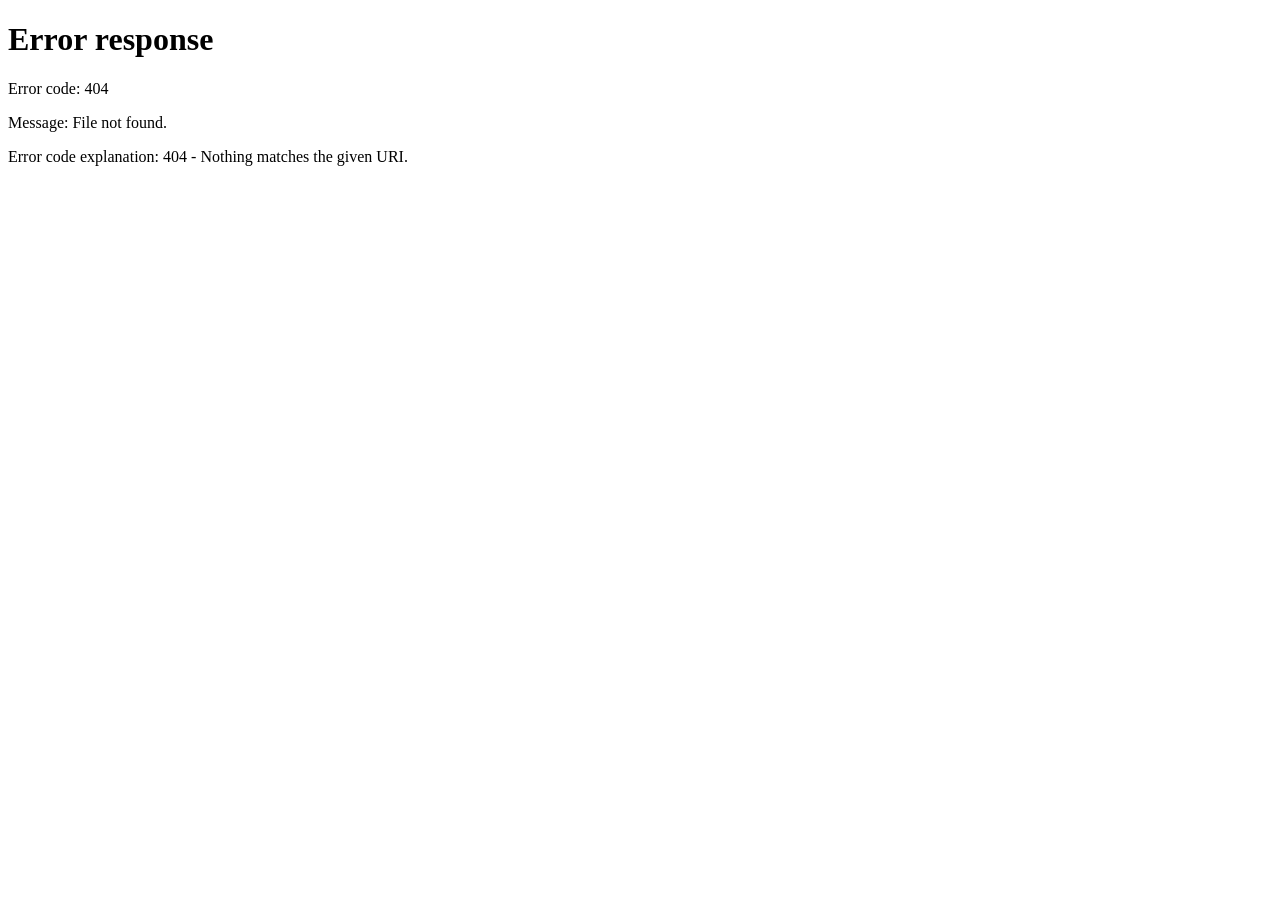
==== docs/index.html @ 45b7da17 "Move rendered output from output/ to docs/ for GitHub Pages GitHub Pages only serves from root or /d" ====
<html xmlns="http://www.w3.org/1999/xhtml">    
  <head>      
    <title>Redirect to analysis/03_words.html</title>      
    <meta http-equiv="refresh" content="0;URL='analysis/03_words.html'" />    
  </head>    
  <body> 
  </body>  
</html>
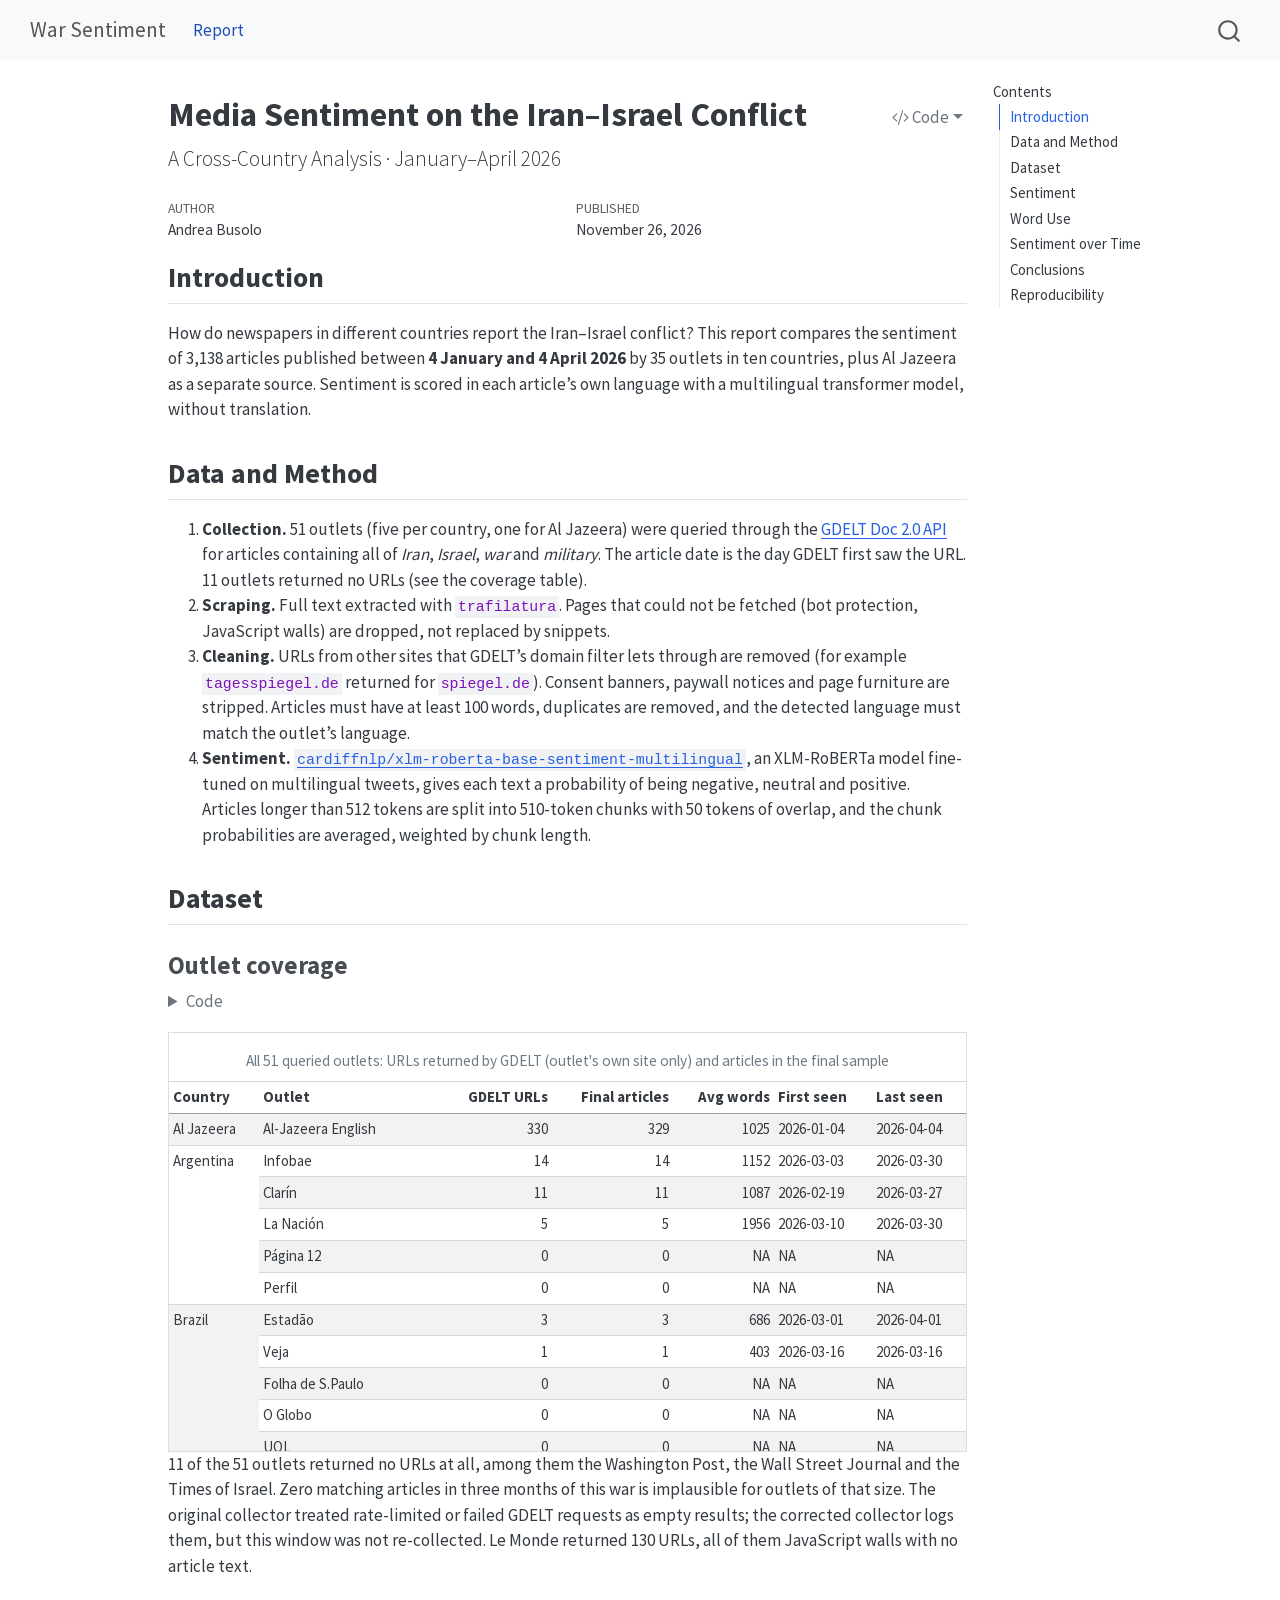
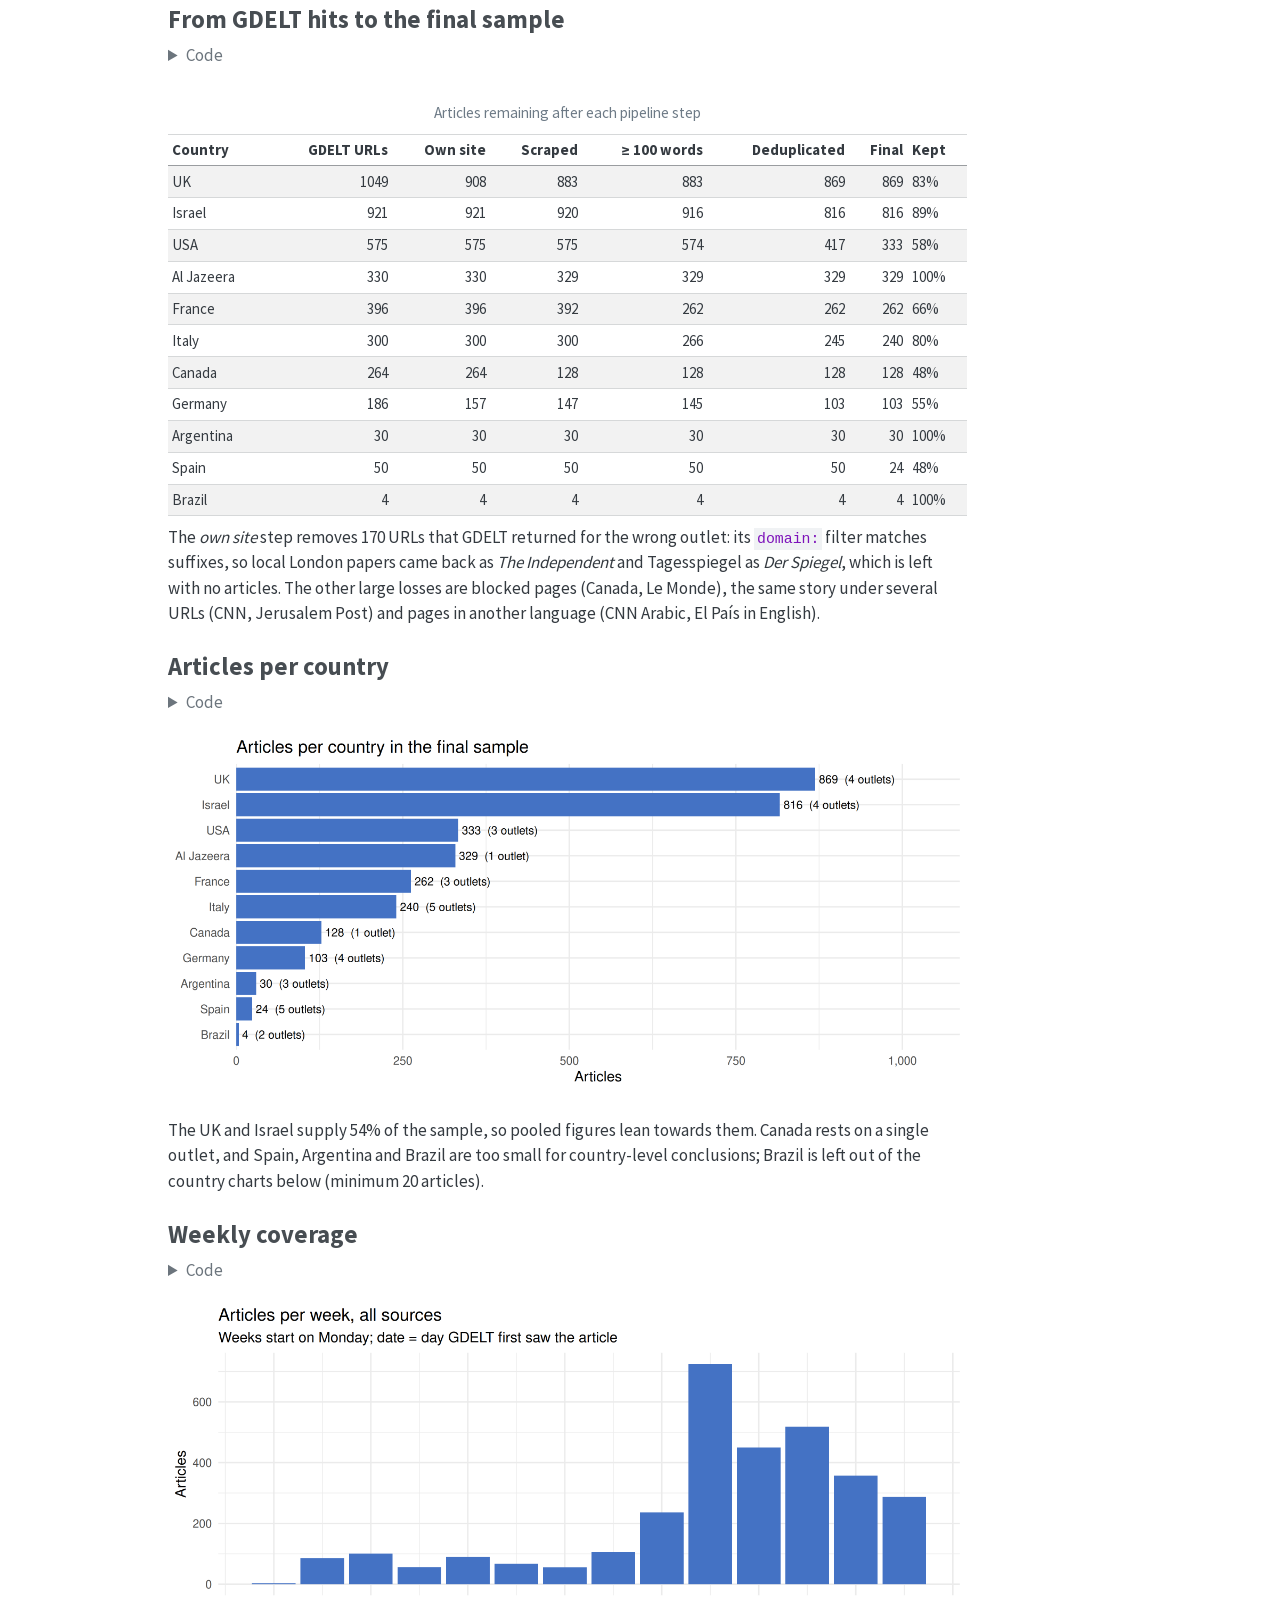
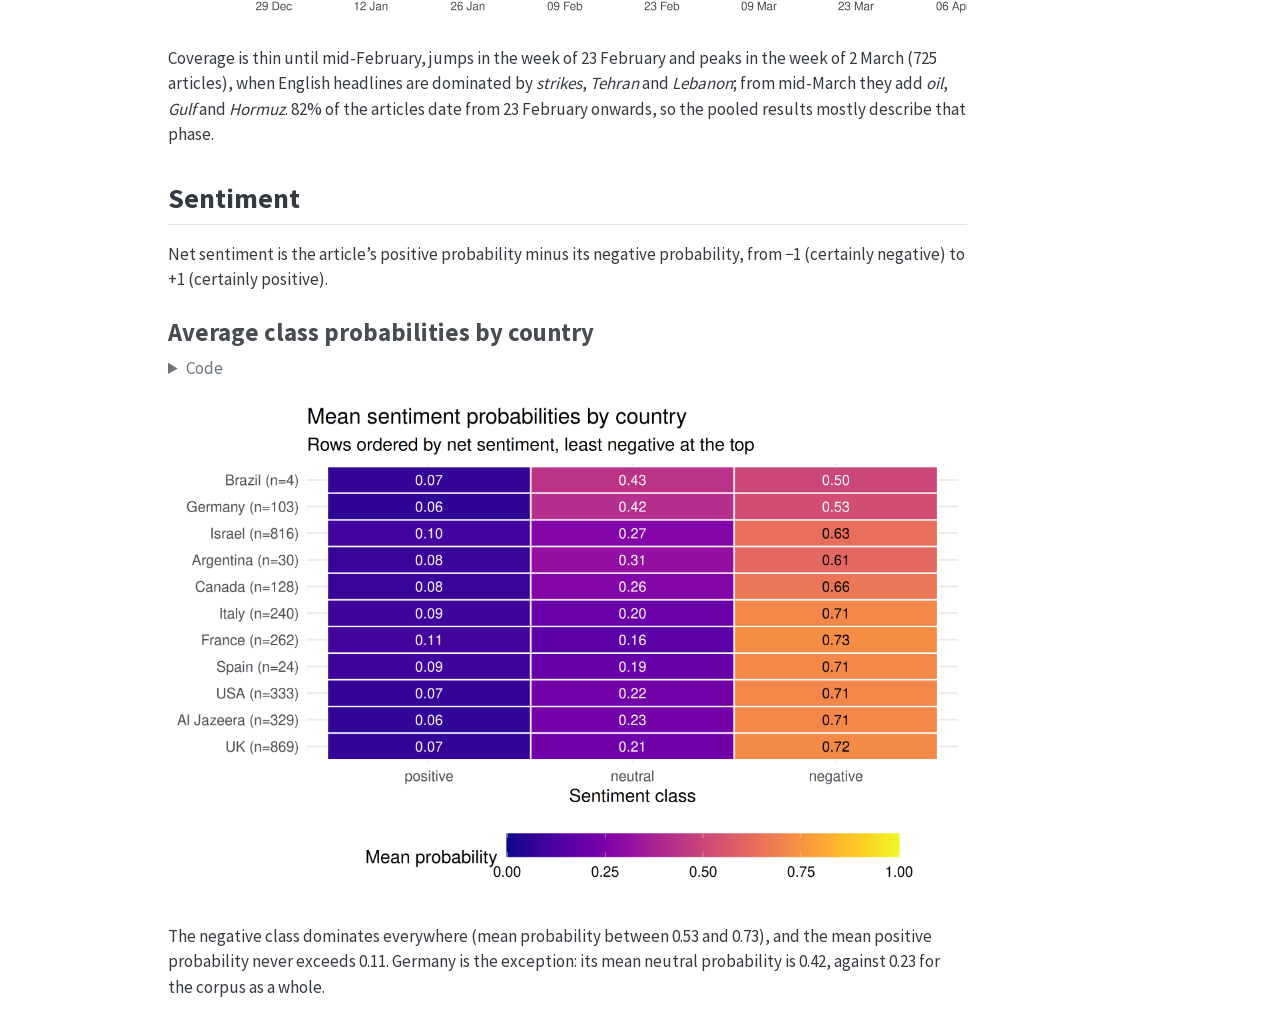
==== commit 0429c06e: "Fix pipeline and report bugs; rerun cleaning and scoring; add plot notes and conclusions Pipeline - " ====
--- a/docs/index.html
+++ b/docs/index.html
@@ -1,7 +1,7 @@
 <html xmlns="http://www.w3.org/1999/xhtml">    
   <head>      
-    <title>Redirect to analysis/03_words.html</title>      
-    <meta http-equiv="refresh" content="0;URL='analysis/03_words.html'" />    
+    <title>Redirect to analysis/report.html</title>      
+    <meta http-equiv="refresh" content="0;URL='analysis/report.html'" />    
   </head>    
   <body> 
   </body>  
